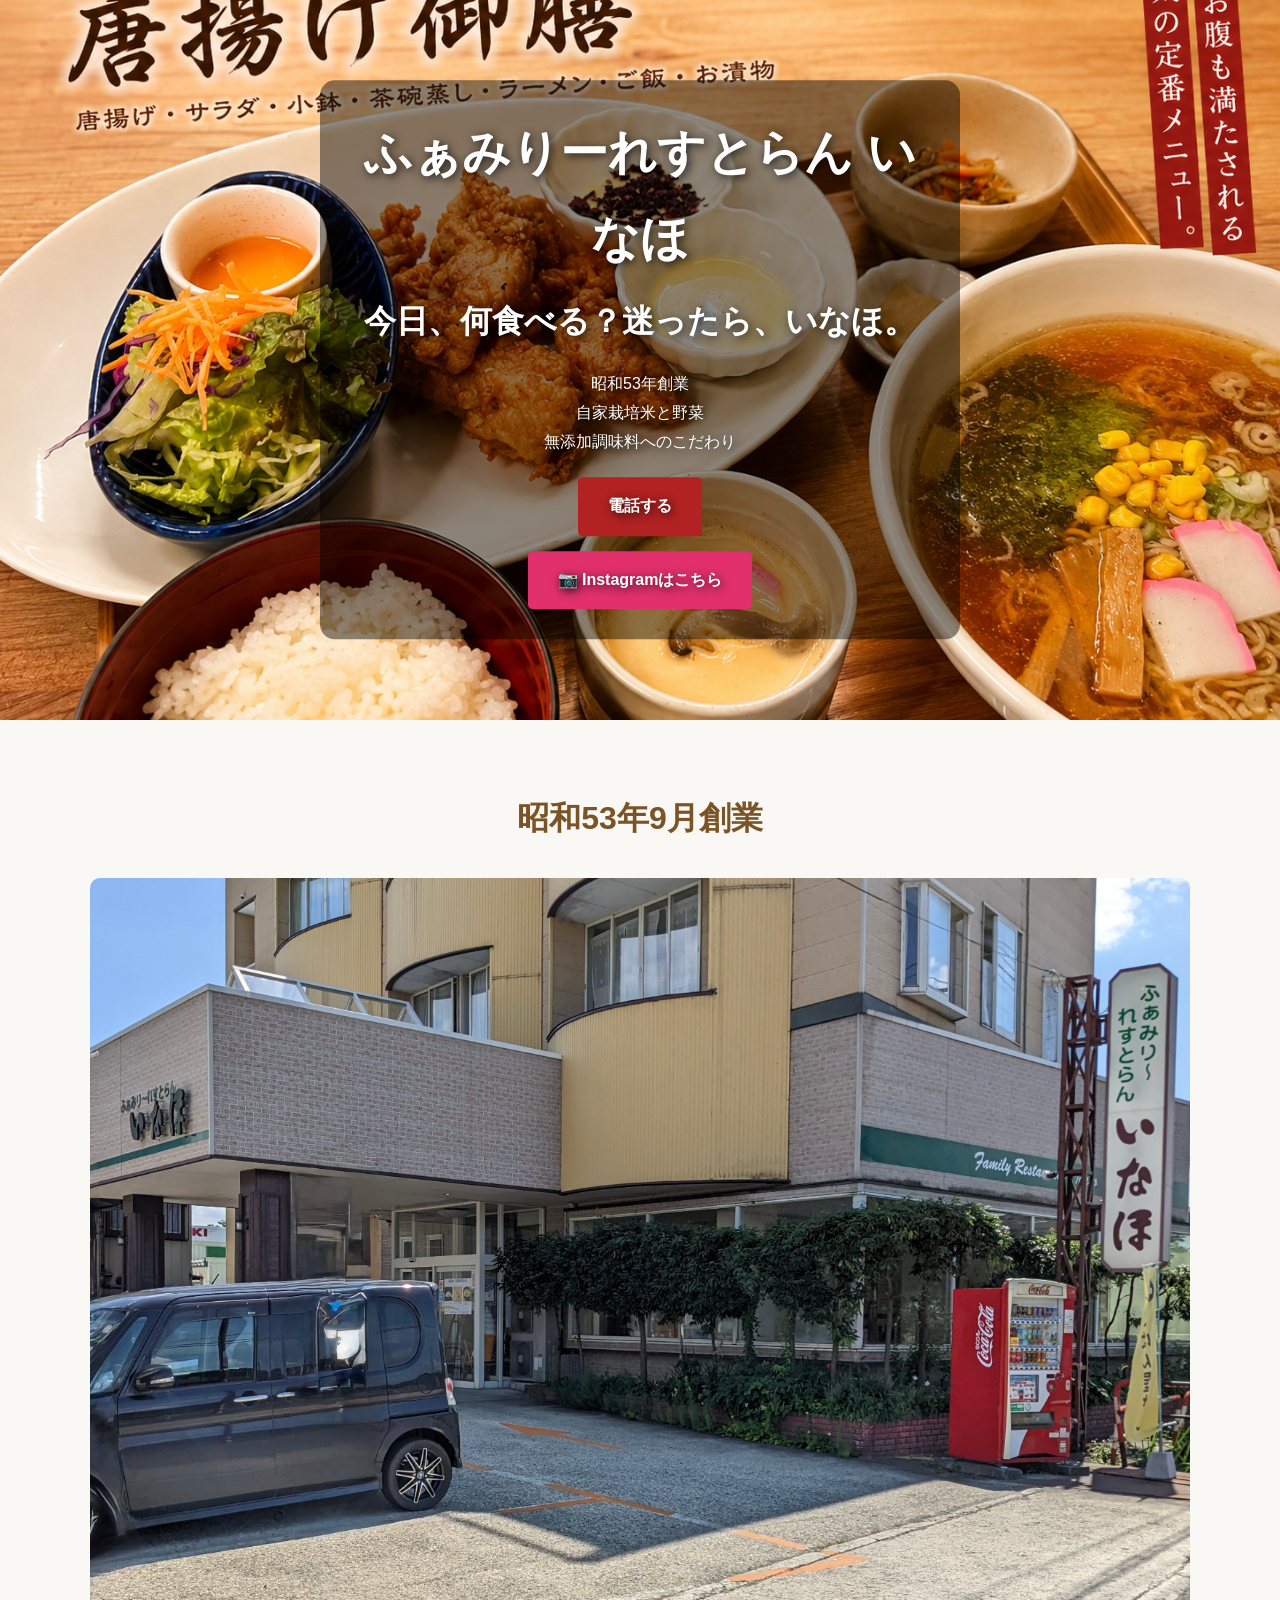
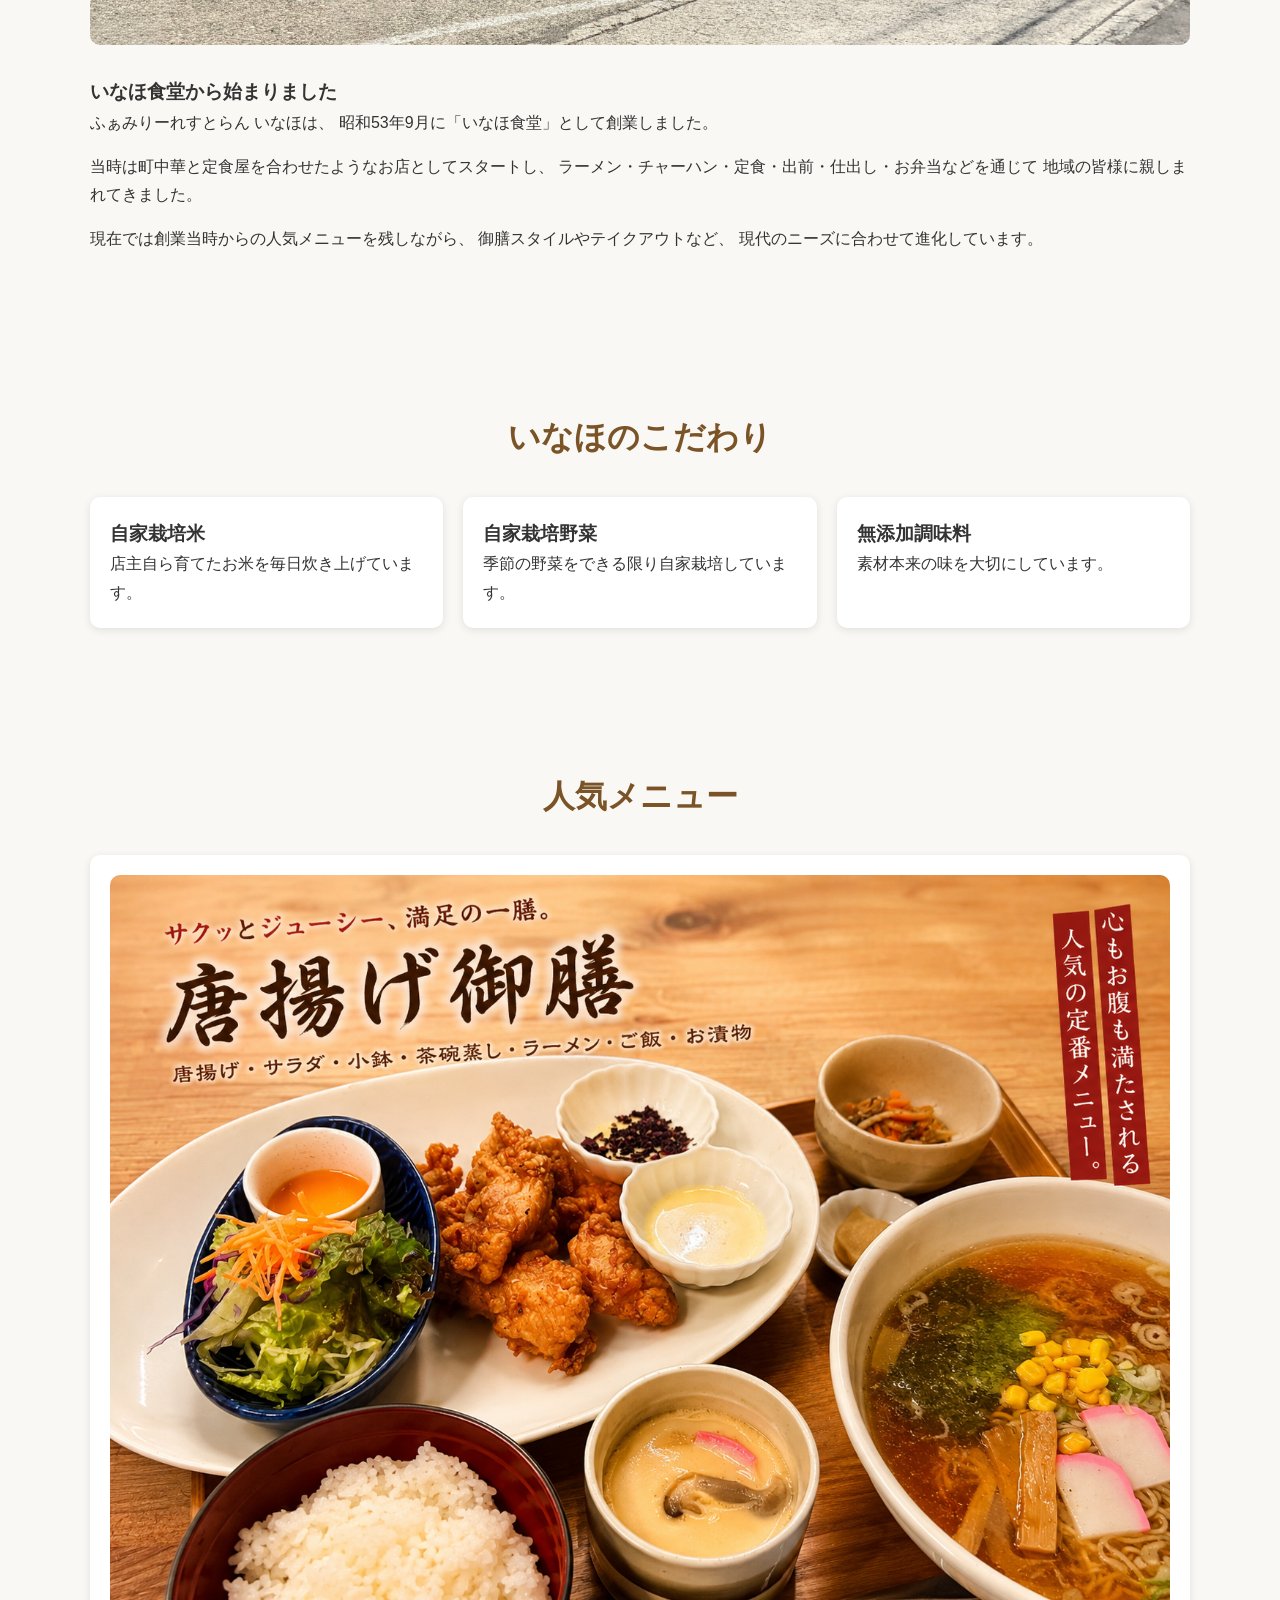
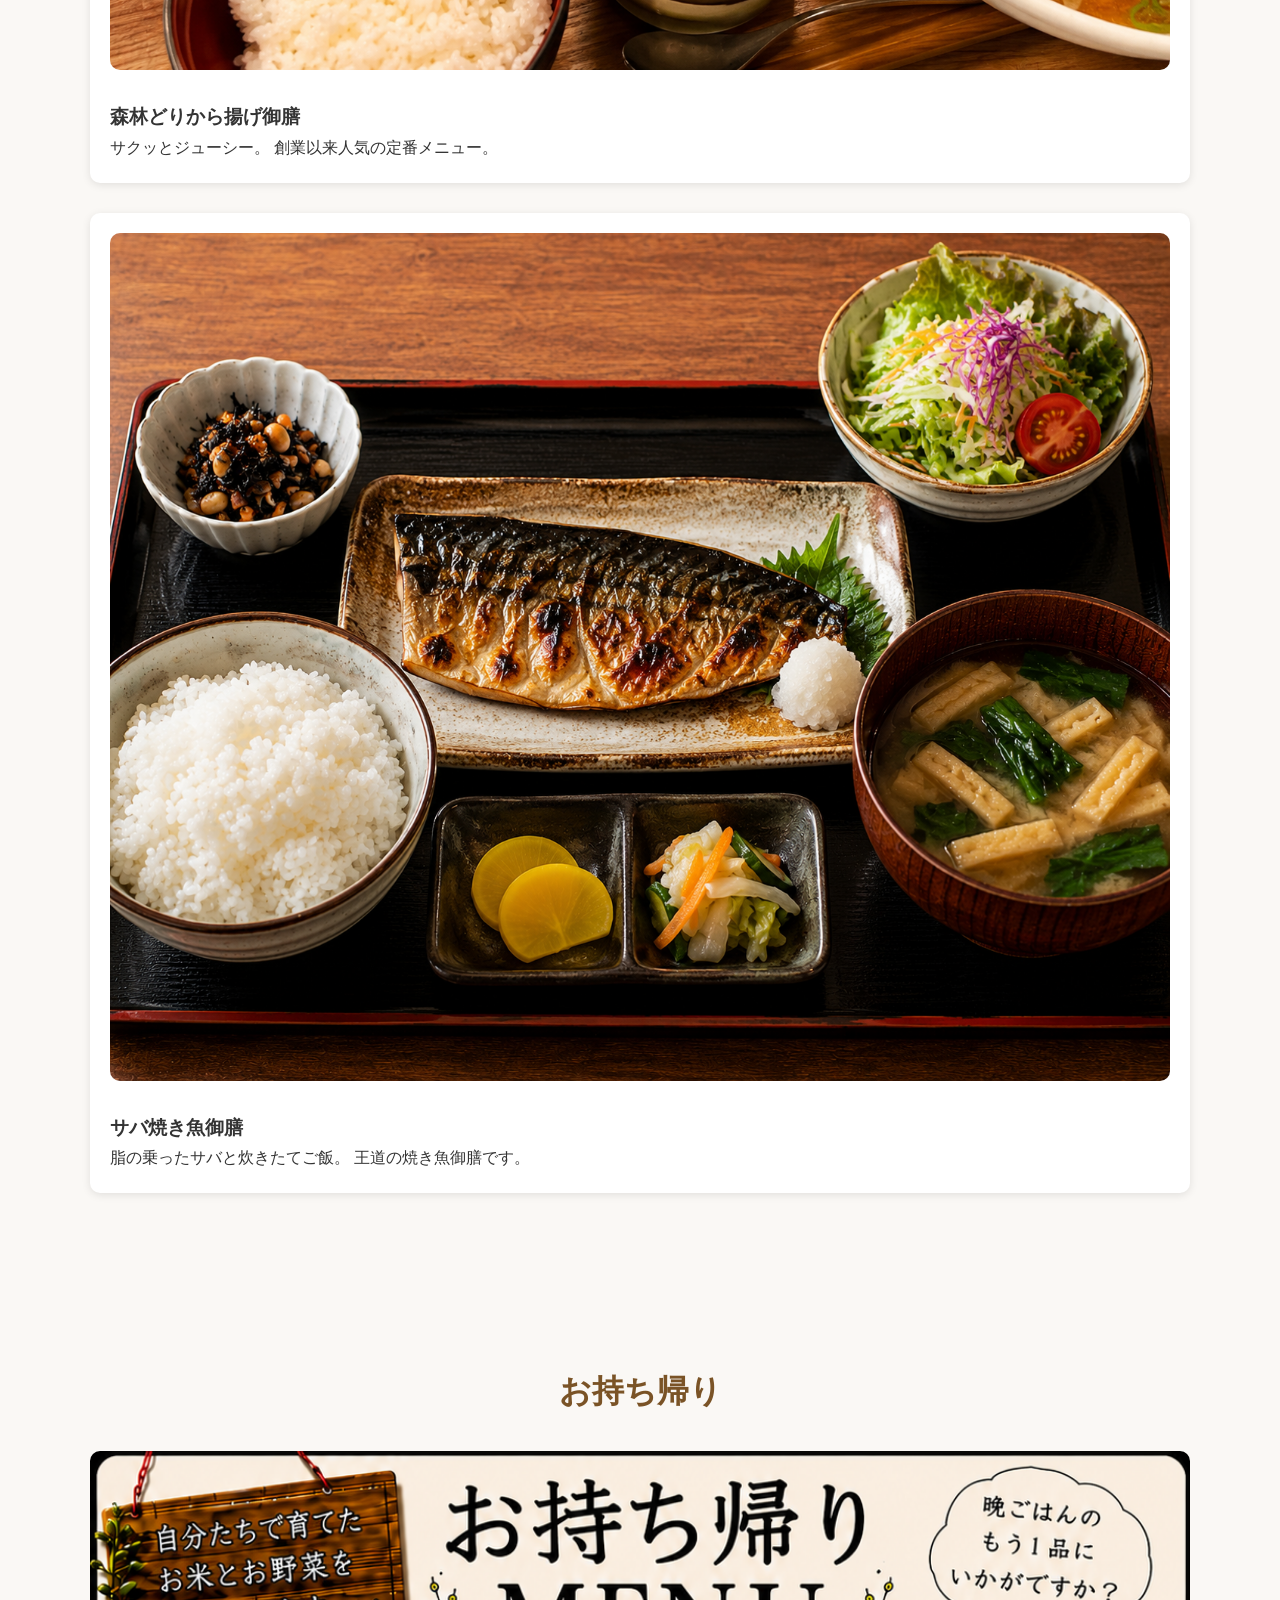
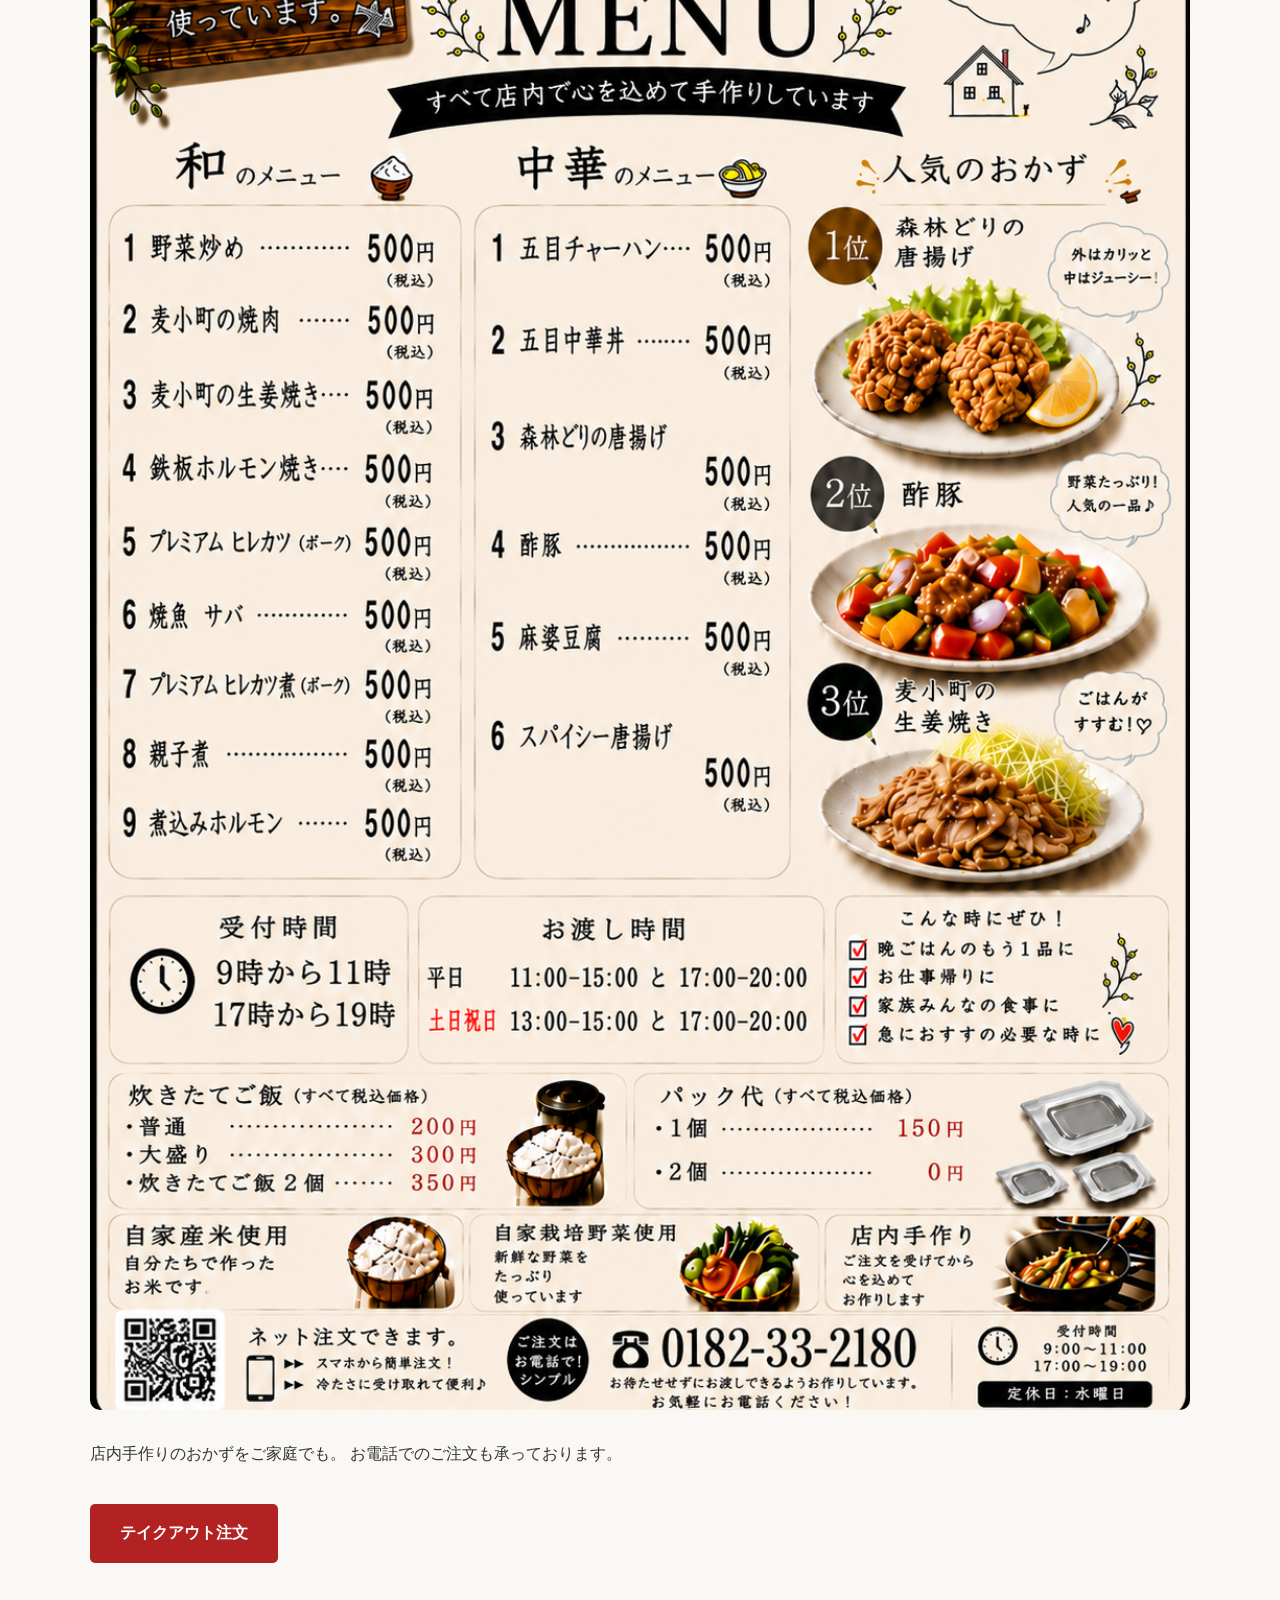
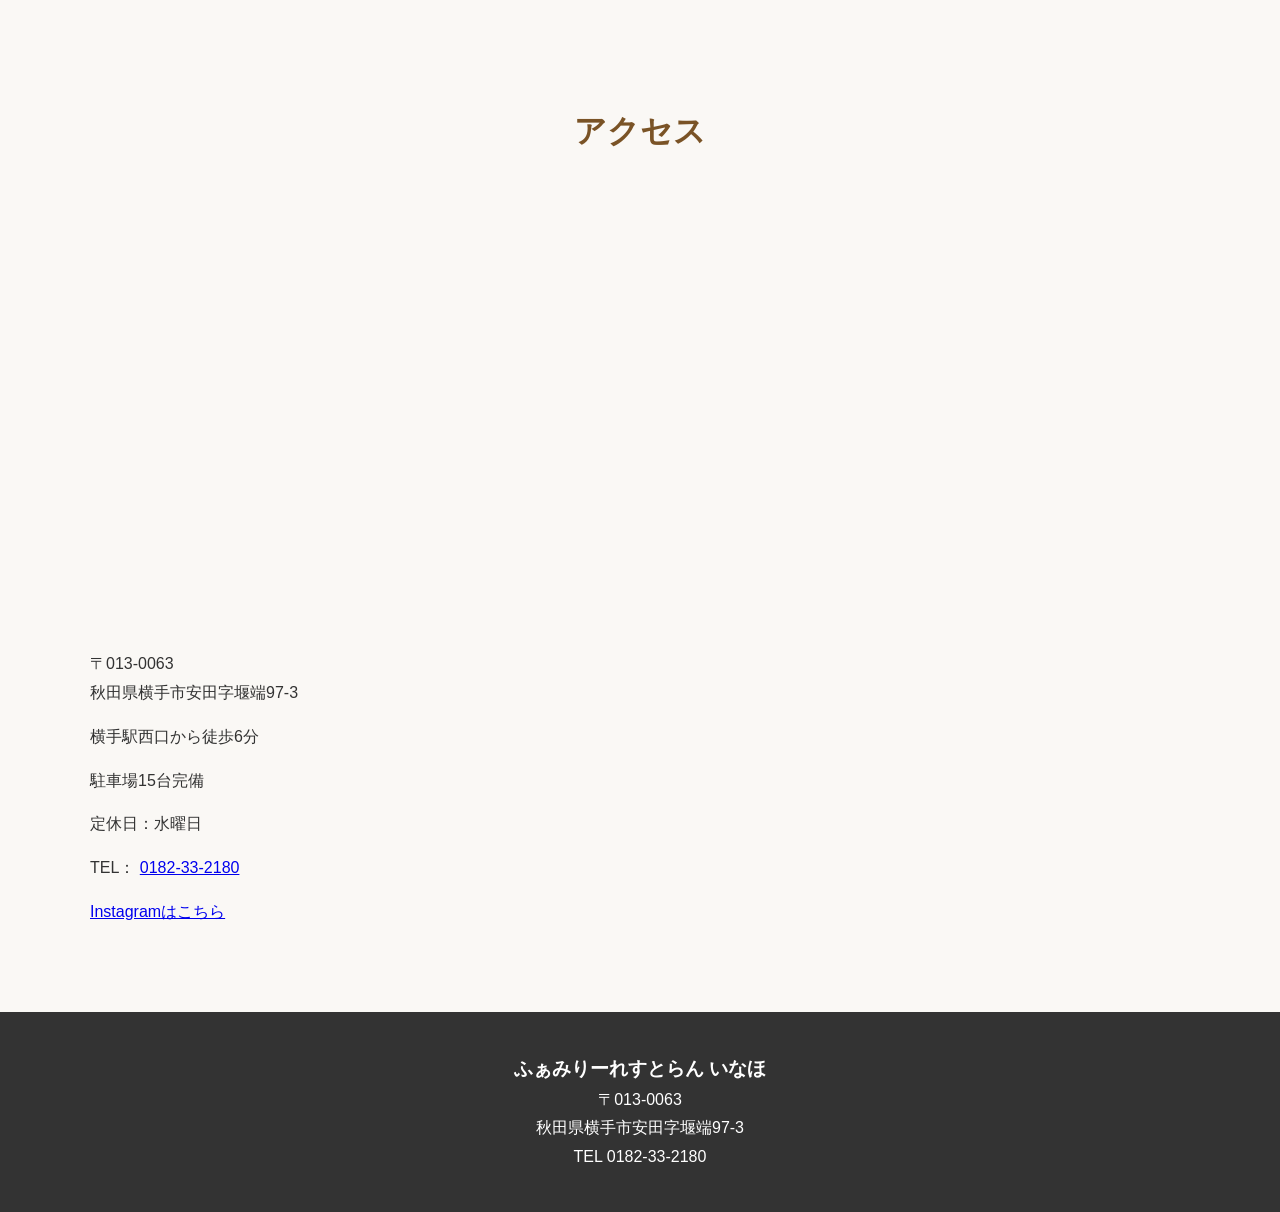
==== index.html @ 55895c57 "Add files via upload" ====
<!DOCTYPE html>
<html lang="ja">
<head>
<meta charset="UTF-8">
<meta name="viewport" content="width=device-width, initial-scale=1.0">

<title>横手市の定食・御膳・テイクアウト｜ふぁみりーれすとらん いなほ</title>

<meta name="description" content="昭和53年創業。自家栽培米・自家栽培野菜・無添加調味料にこだわる横手市のふぁみりーれすとらん いなほ。定食・御膳・テイクアウト。">

<link rel="stylesheet" href="style.css">
</head>

<body>

<header class="hero">

<img src="images/hero-karage.jpg" alt="から揚げ御膳">

<div class="hero-text">
<h1>ふぁみりーれすとらん いなほ</h1>

<h2>今日、何食べる？迷ったら、いなほ。</h2>

<p>
昭和53年創業<br>
自家栽培米と野菜<br>
無添加調味料へのこだわり
</p>


<a href="tel:0182332180" class="btn">
電話する
</a>

<br>

<a href="https://www.instagram.com/inaho_yokote?igsh=Mm1sbzltY3N3d3dh"
target="_blank"
class="insta-btn">

📷 Instagramはこちら

</a>

</div>

</header>

<section class="about">

<div class="container">

<h2>昭和53年9月創業</h2>

<img src="images/store.jpg" alt="ふぁみりーれすとらんいなほ">

<h3>いなほ食堂から始まりました</h3>

<p>
ふぁみりーれすとらん いなほは、
昭和53年9月に「いなほ食堂」として創業しました。
</p>

<p>
当時は町中華と定食屋を合わせたようなお店としてスタートし、
ラーメン・チャーハン・定食・出前・仕出し・お弁当などを通じて
地域の皆様に親しまれてきました。
</p>

<p>
現在では創業当時からの人気メニューを残しながら、
御膳スタイルやテイクアウトなど、
現代のニーズに合わせて進化しています。
</p>

</div>

</section>

<section class="kodawari">

<div class="container">

<h2>いなほのこだわり</h2>

<div class="grid">

<div>
<h3>自家栽培米</h3>
<p>
店主自ら育てたお米を毎日炊き上げています。
</p>
</div>

<div>
<h3>自家栽培野菜</h3>
<p>
季節の野菜をできる限り自家栽培しています。
</p>
</div>

<div>
<h3>無添加調味料</h3>
<p>
素材本来の味を大切にしています。
</p>
</div>

</div>

</div>

</section>

<section class="menu">

<div class="container">

<h2>人気メニュー</h2>

<div class="menu-card">

<img src="images/hero-karage.jpg" alt="から揚げ御膳">

<h3>森林どりから揚げ御膳</h3>

<p>
サクッとジューシー。
創業以来人気の定番メニュー。
</p>

</div>

<div class="menu-card">

<img src="images/saba.jpg" alt="サバ焼き魚御膳">

<h3>サバ焼き魚御膳</h3>

<p>
脂の乗ったサバと炊きたてご飯。
王道の焼き魚御膳です。
</p>

</div>

</div>

</section>

<section class="takeout">

<div class="container">

<h2>お持ち帰り</h2>

<img src="images/takeout.jpg" alt="テイクアウト">

<p>
店内手作りのおかずをご家庭でも。
お電話でのご注文も承っております。
</p>

<a href="tel:0182332180" class="btn">
テイクアウト注文
</a>

</div>

</section>

<section class="access">

<div class="container">

<h2>アクセス</h2>

<iframe src="https://www.google.com/maps/embed?pb=!1m18!1m12!1m3!1d3087.113242075369!2d140.5518682763603!3d39.30835652235072!2m3!1f0!2f0!3f0!3m2!1i1024!2i768!4f13.1!3m3!1m2!1s0x5f8f0554368665c3%3A0x633e16d05a68bfe2!2z44G144GB44G_44KK44O844KM44GZ44Go44KJ44KTIOOBhOOBquOBuw!5e0!3m2!1sja!2sjp!4v1780911056844!5m2!1sja!2sjp" width="100%" height="450" style="border:0;" allowfullscreen="" loading="lazy" referrerpolicy="no-referrer-when-downgrade"></iframe>

<p>
〒013-0063<br>
秋田県横手市安田字堰端97-3
</p>

<p>
横手駅西口から徒歩6分
</p>

<p>
駐車場15台完備
</p>

<p>
定休日：水曜日
</p>

<p>
TEL：
<a href="tel:0182332180">
0182-33-2180
</a>
</p>
<p>
<a href="https://www.instagram.com/inaho_yokote?igsh=Mm1sbzltY3N3d3dh" target="_blank">
Instagramはこちら
</a>
</p>
</div>

</section>

<footer>

<h3>ふぁみりーれすとらん いなほ</h3>

<p>
〒013-0063<br>
秋田県横手市安田字堰端97-3
</p>

<p>
TEL 0182-33-2180
</p>

</footer>

</body>
</html>
---- style.css ----
*{
    margin:0;
    padding:0;
    box-sizing:border-box;
}

body{
    font-family:"Yu Gothic","Hiragino Sans",sans-serif;
    color:#333;
    line-height:1.8;
    background:#faf8f5;
}

.container{
    width:90%;
    max-width:1100px;
    margin:auto;
}

.hero{
    position:relative;
}

.hero img{
    width:100%;
    height:80vh;
    object-fit:cover;
    display:block;
}

.hero-text{
    position:absolute;
    top:50%;
    left:50%;
    transform:translate(-50%,-50%);
    text-align:center;
    color:white;
    text-shadow:2px 2px 10px rgba(0,0,0,0.8);

    background:rgba(0,0,0,0.45);
    padding:30px;
    border-radius:15px;
}

.hero-text h1{
    font-size:3rem;
    color:white;
    margin-bottom:10px;
}

.hero-text h2{
    font-size:2rem;
    margin-bottom:20px;
    color:white;
}

.btn{
    display:inline-block;
    padding:15px 30px;
    background:#b22222;
    color:white;
    text-decoration:none;
    border-radius:5px;
    margin-top:20px;
    font-weight:bold;
}

.btn:hover{
    background:#8b0000;
}

section{
    padding:70px 0;
}

section h2{
    text-align:center;
    margin-bottom:30px;
    color:#7a5326;
    font-size:2rem;
}

.about img,
.menu img,
.takeout img,
.access img{
    width:100%;
    border-radius:10px;
    margin-bottom:20px;
}

.grid{
    display:grid;
    grid-template-columns:repeat(auto-fit,minmax(250px,1fr));
    gap:20px;
}

.grid div{
    background:white;
    padding:20px;
    border-radius:10px;
    box-shadow:0 2px 8px rgba(0,0,0,0.1);
}

.menu-card{
    background:white;
    padding:20px;
    margin-bottom:30px;
    border-radius:10px;
    box-shadow:0 2px 8px rgba(0,0,0,0.1);
}

.access p,
.about p,
.takeout p{
    margin-bottom:15px;
}

footer{
    background:#333;
    color:white;
    text-align:center;
    padding:40px 20px;
}

footer a{
    color:#fff;
}

@media(max-width:768px){

.hero img{
    height:60vh;
}

.hero-text{
    width:90%;
    padding:20px;
}

.hero-text h1{
    font-size:2rem;
}

.hero-text h2{
    font-size:1.3rem;
}

section h2{
    font-size:1.5rem;
}

}
.insta-btn{
    display:inline-block;
    margin-top:15px;
    padding:15px 30px;
    background:#E1306C;
    color:white;
    text-decoration:none;
    border-radius:5px;
    font-weight:bold;
}

.insta-btn:hover{
    opacity:0.9;
}
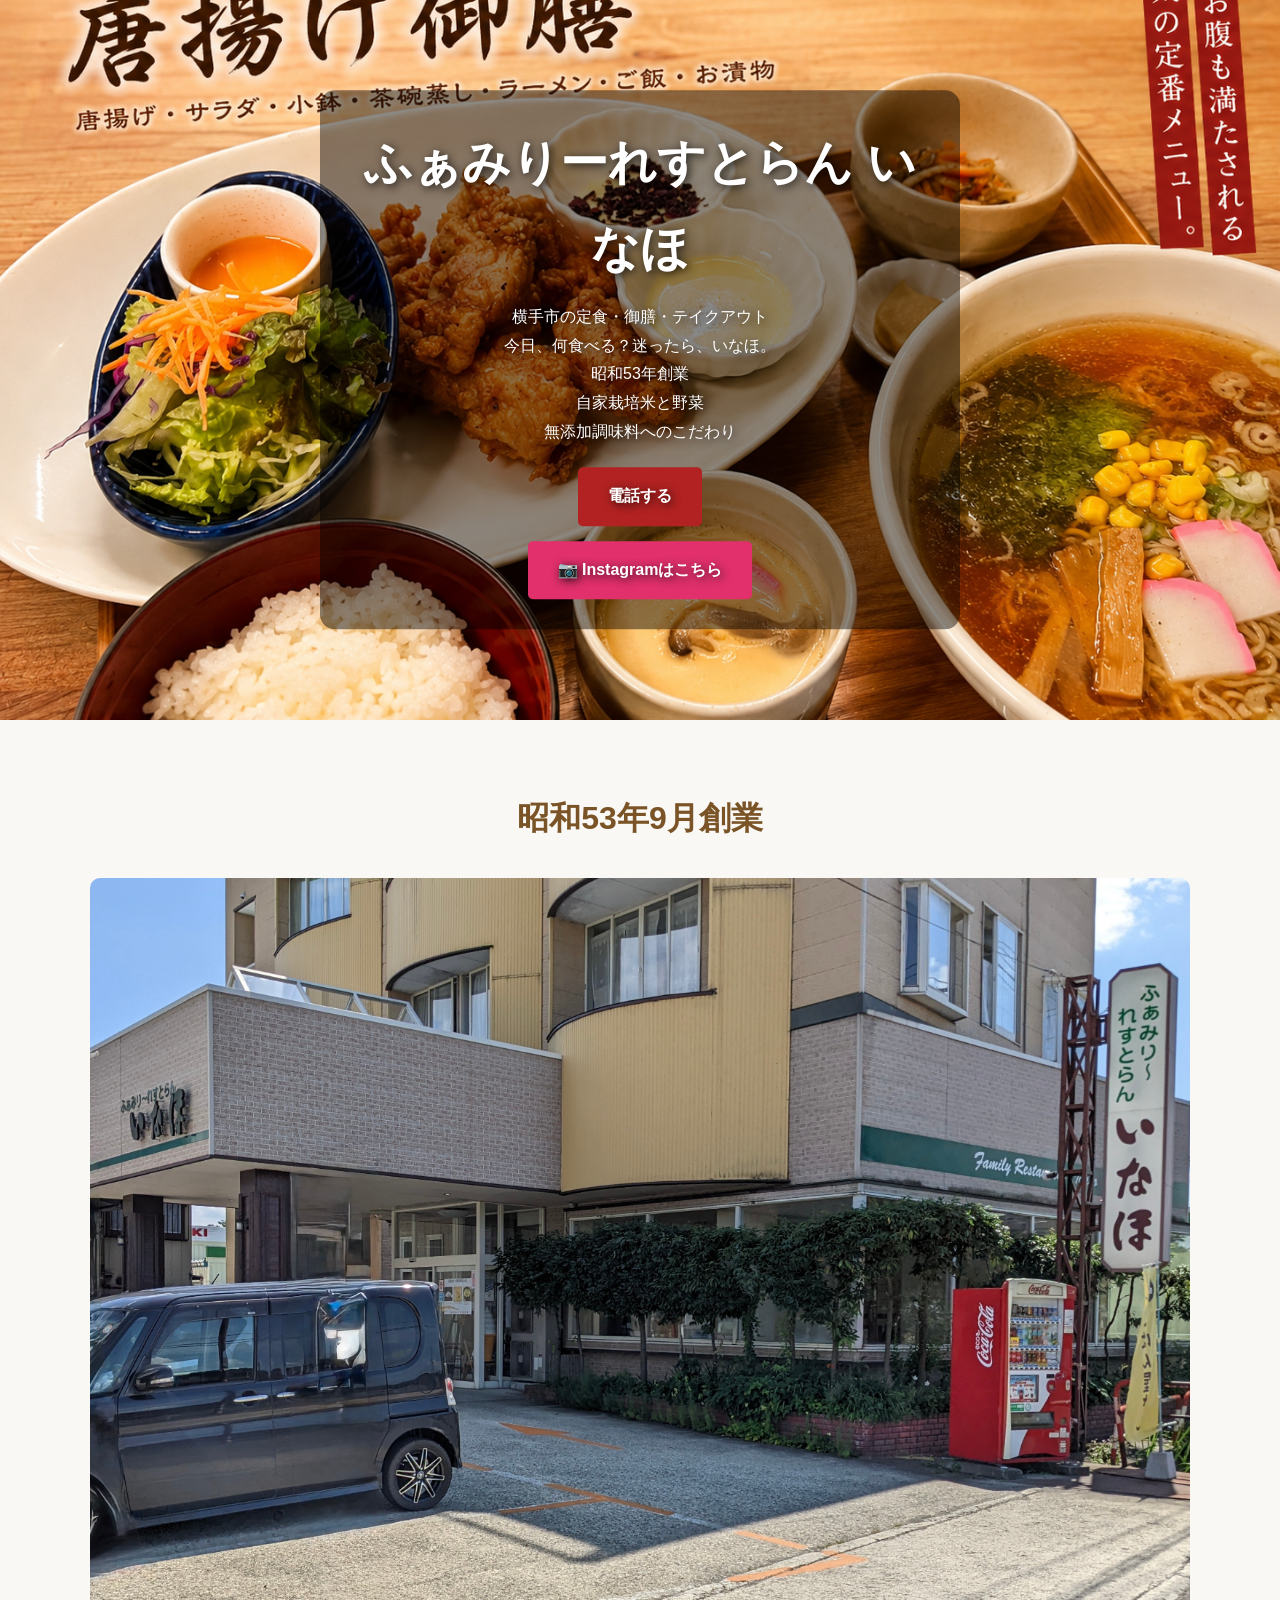
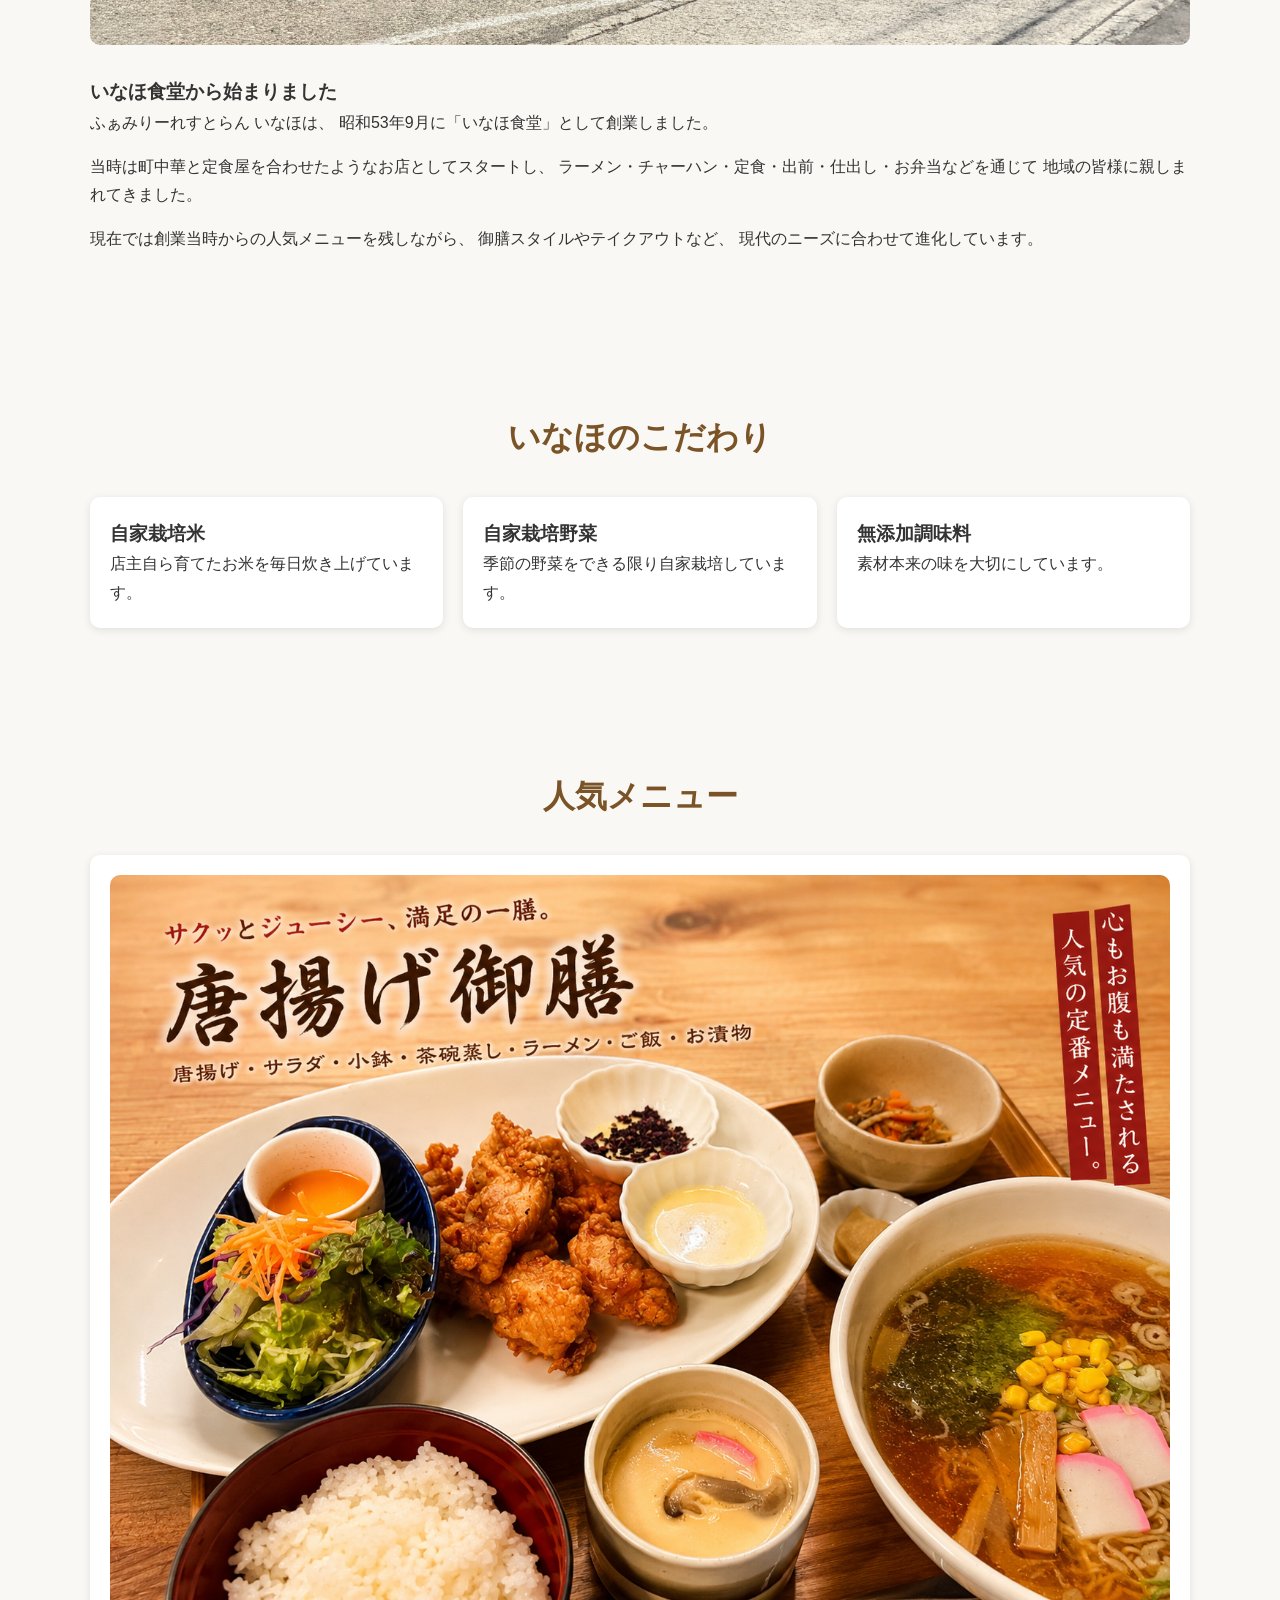
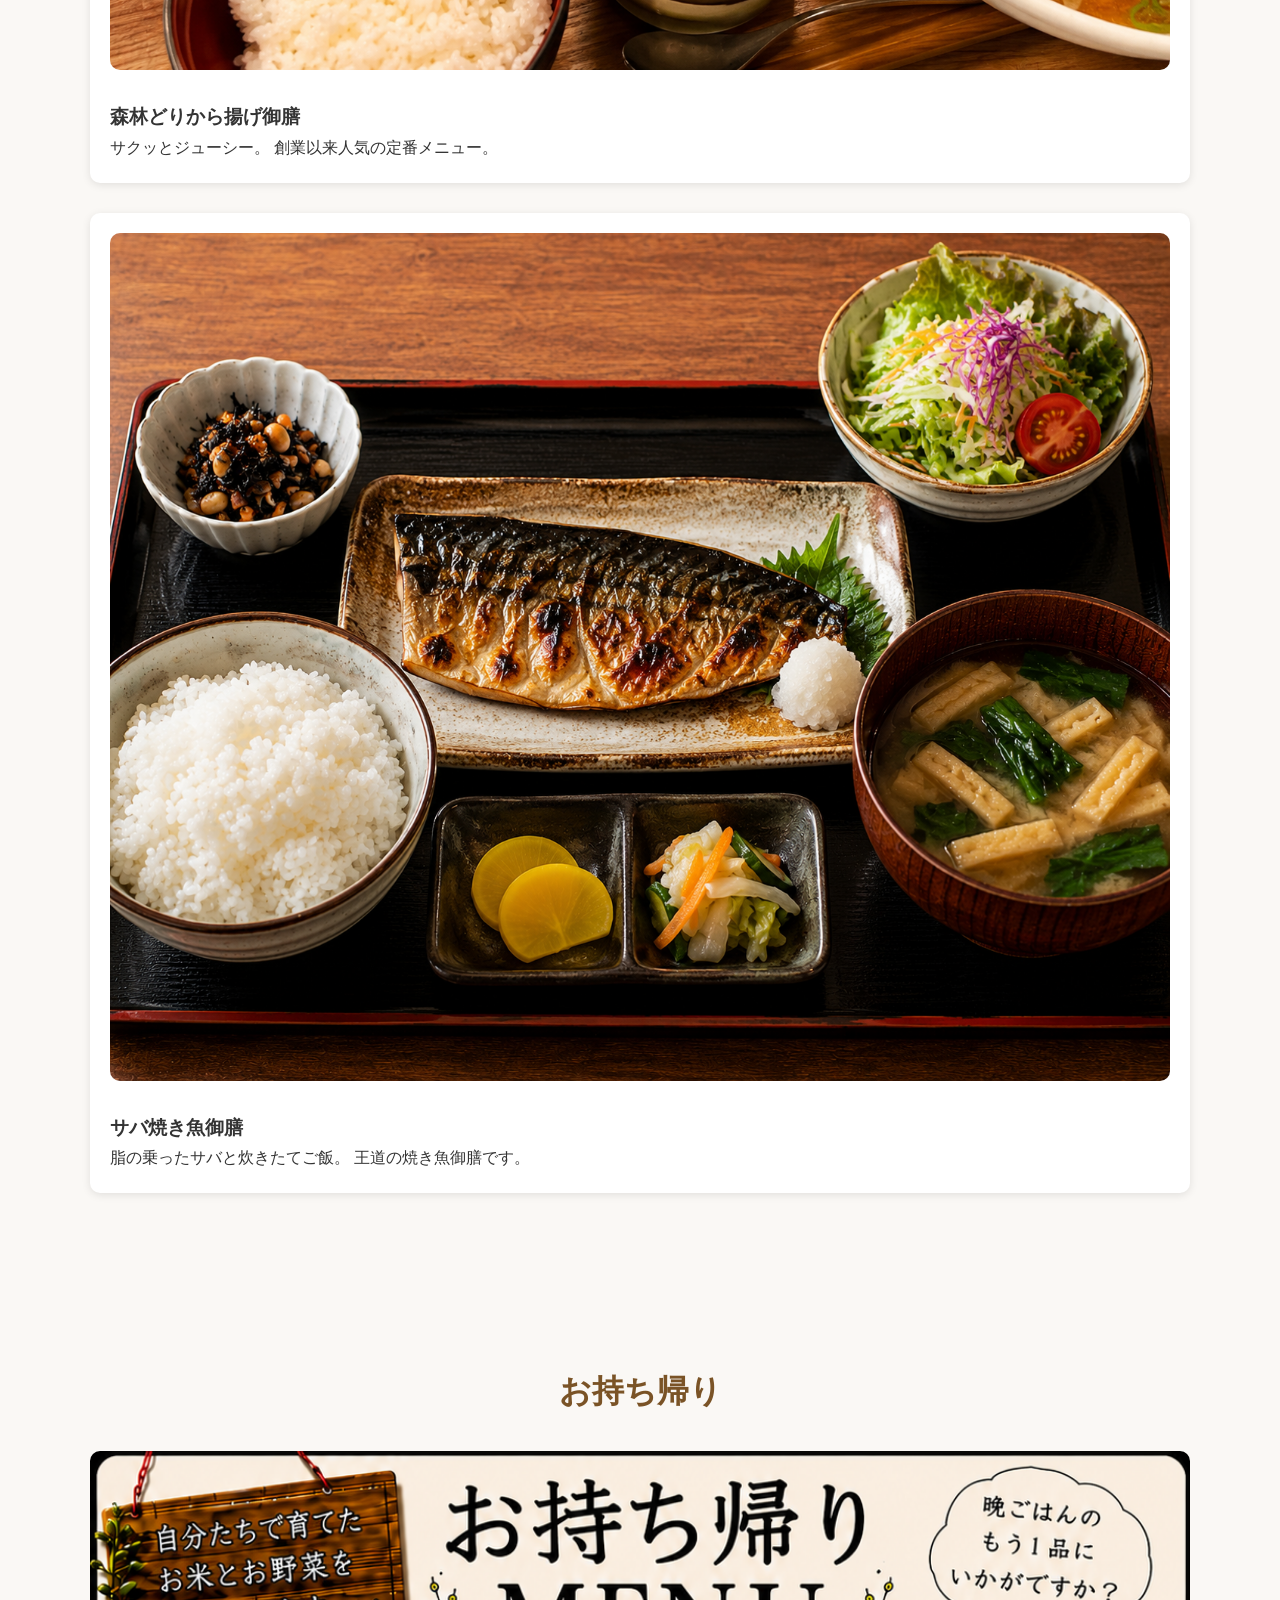
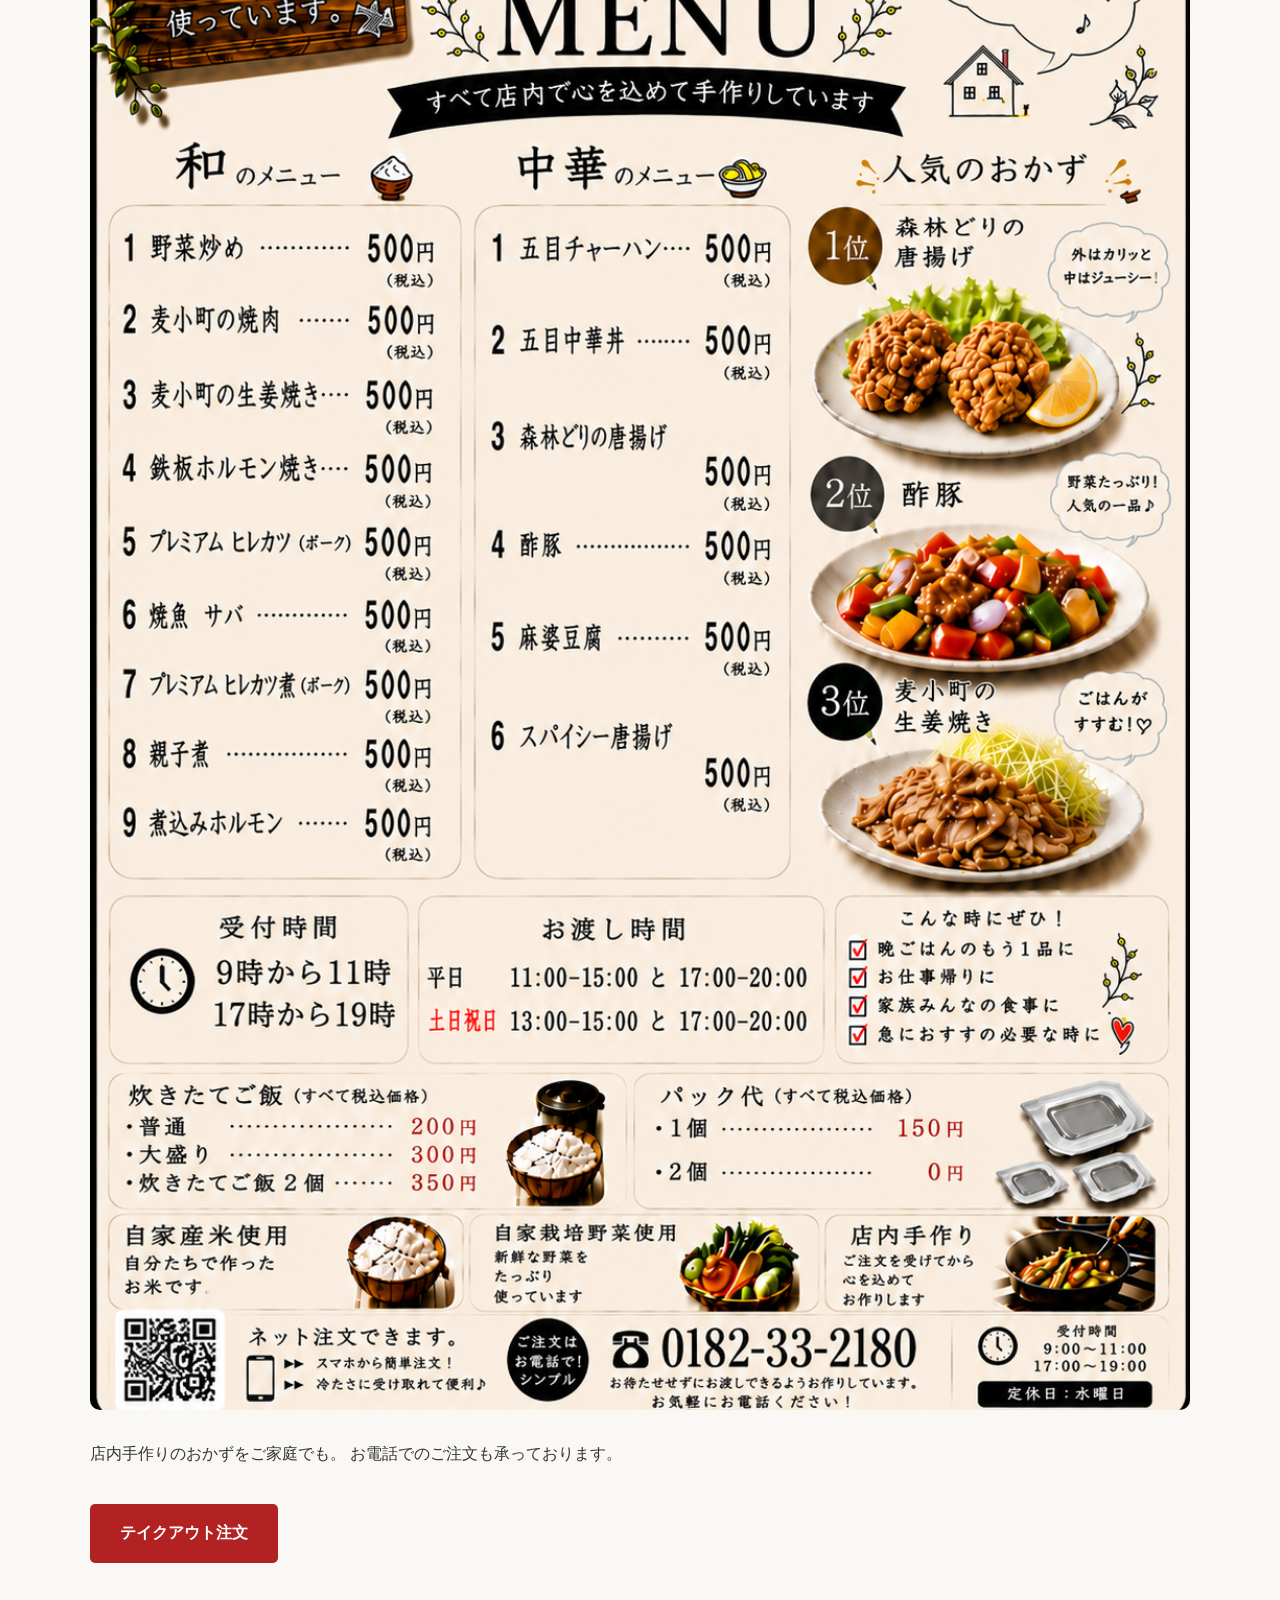
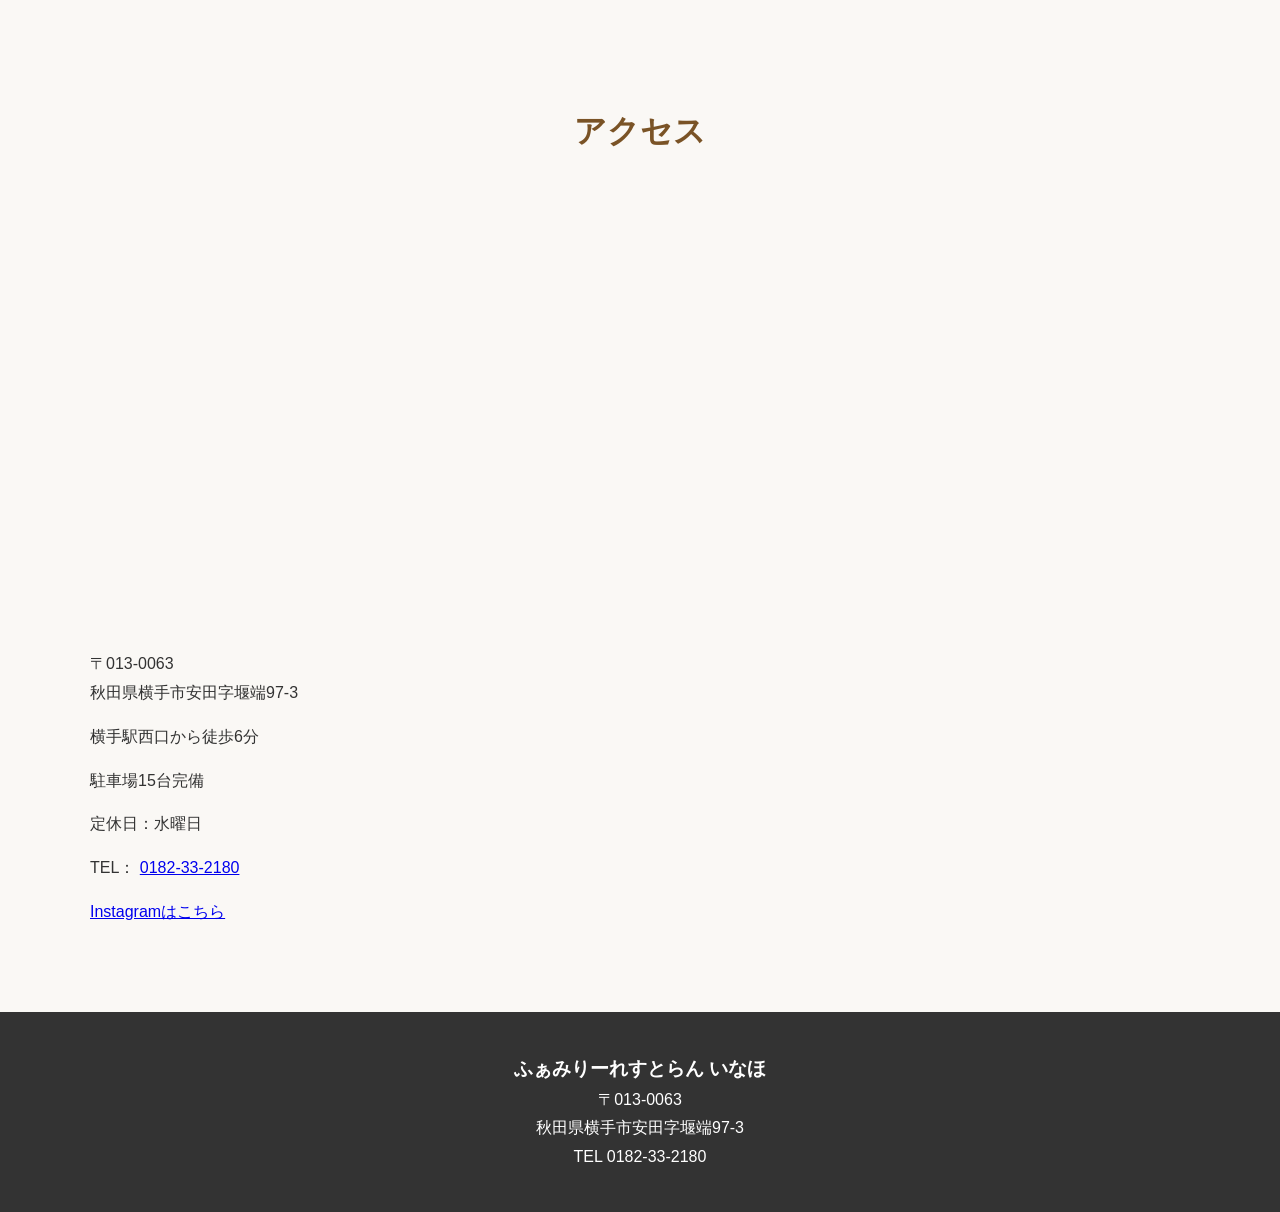
==== commit bb8b2954: "Update index.html" ====
--- a/index.html
+++ b/index.html
@@ -20,7 +20,13 @@
 <div class="hero-text">
 <h1>ふぁみりーれすとらん いなほ</h1>
 
-<h2>今日、何食べる？迷ったら、いなほ。</h2>
+<p>
+横手市の定食・御膳・テイクアウト
+</p>
+
+<p>
+今日、何食べる？迷ったら、いなほ。
+</p>
 
 <p>
 昭和53年創業<br>
@@ -226,4 +232,4 @@
 </footer>
 
 </body>
-</html>+</html>
